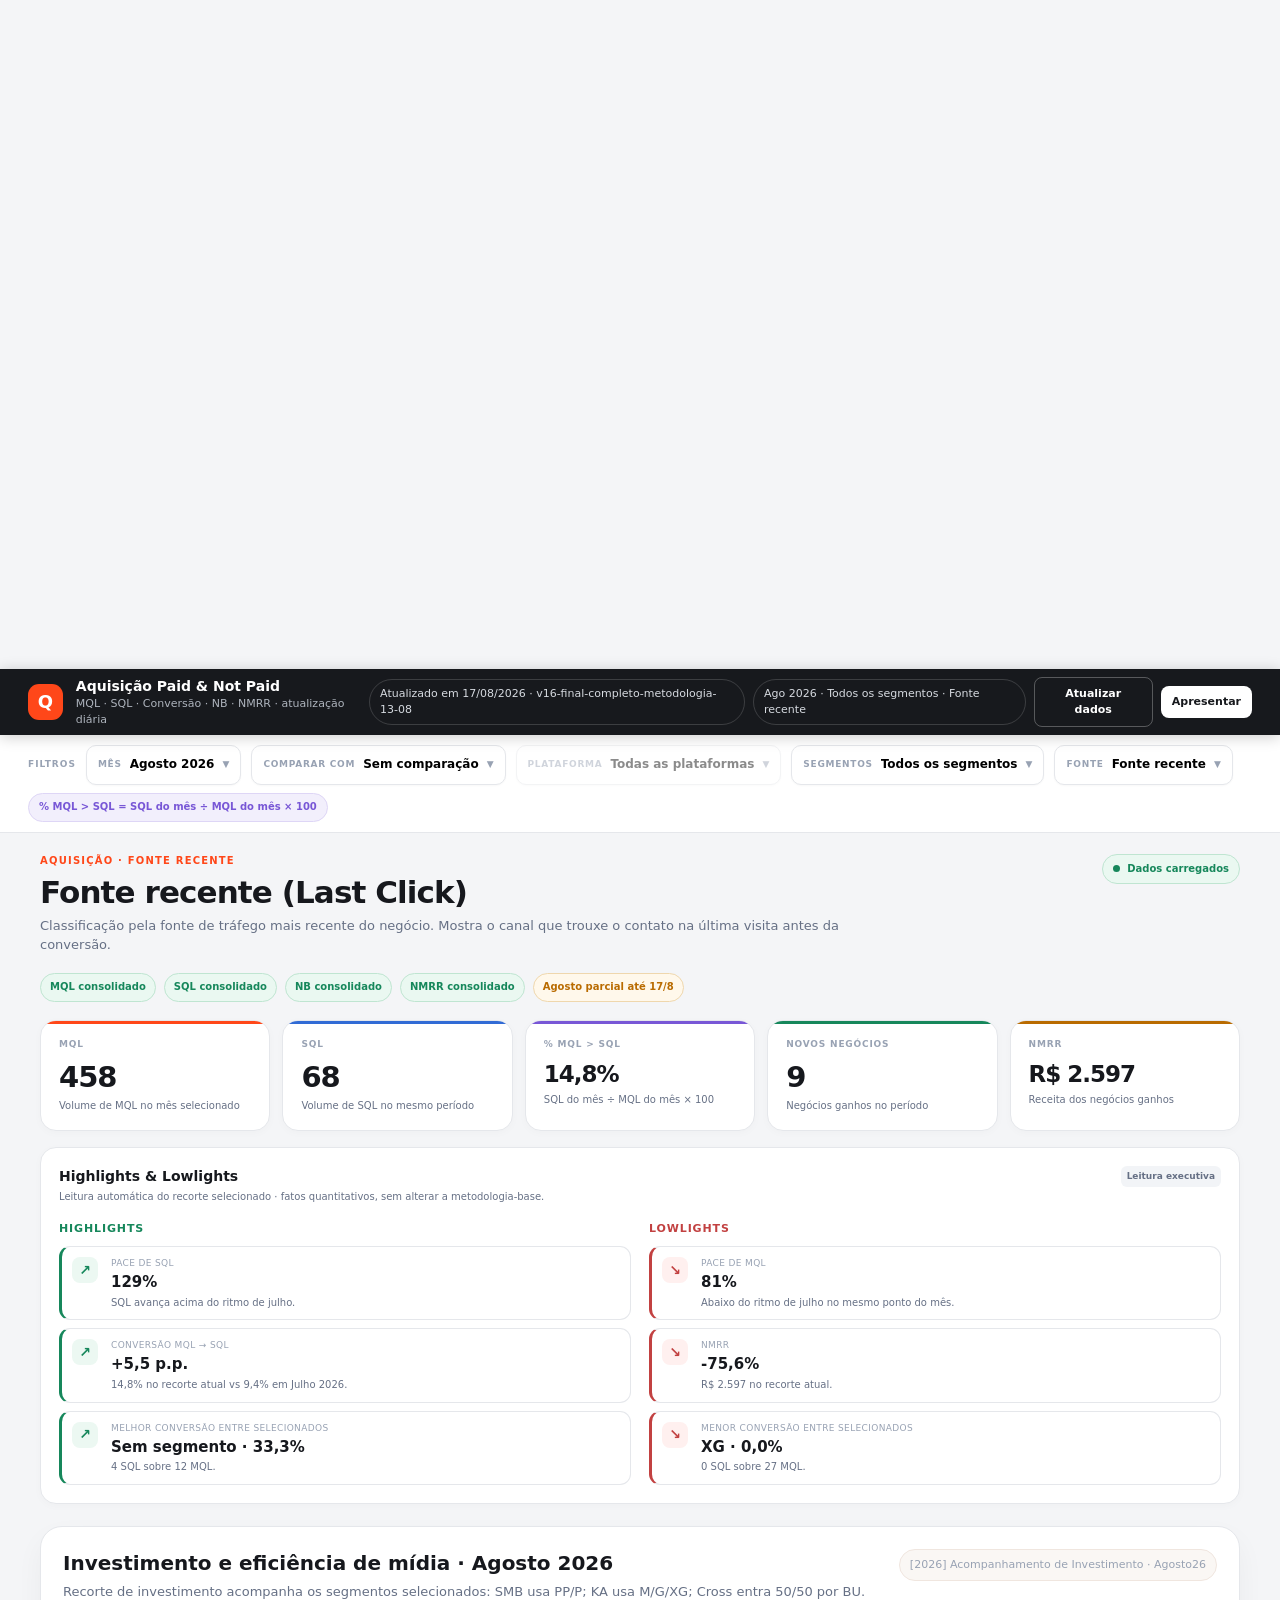
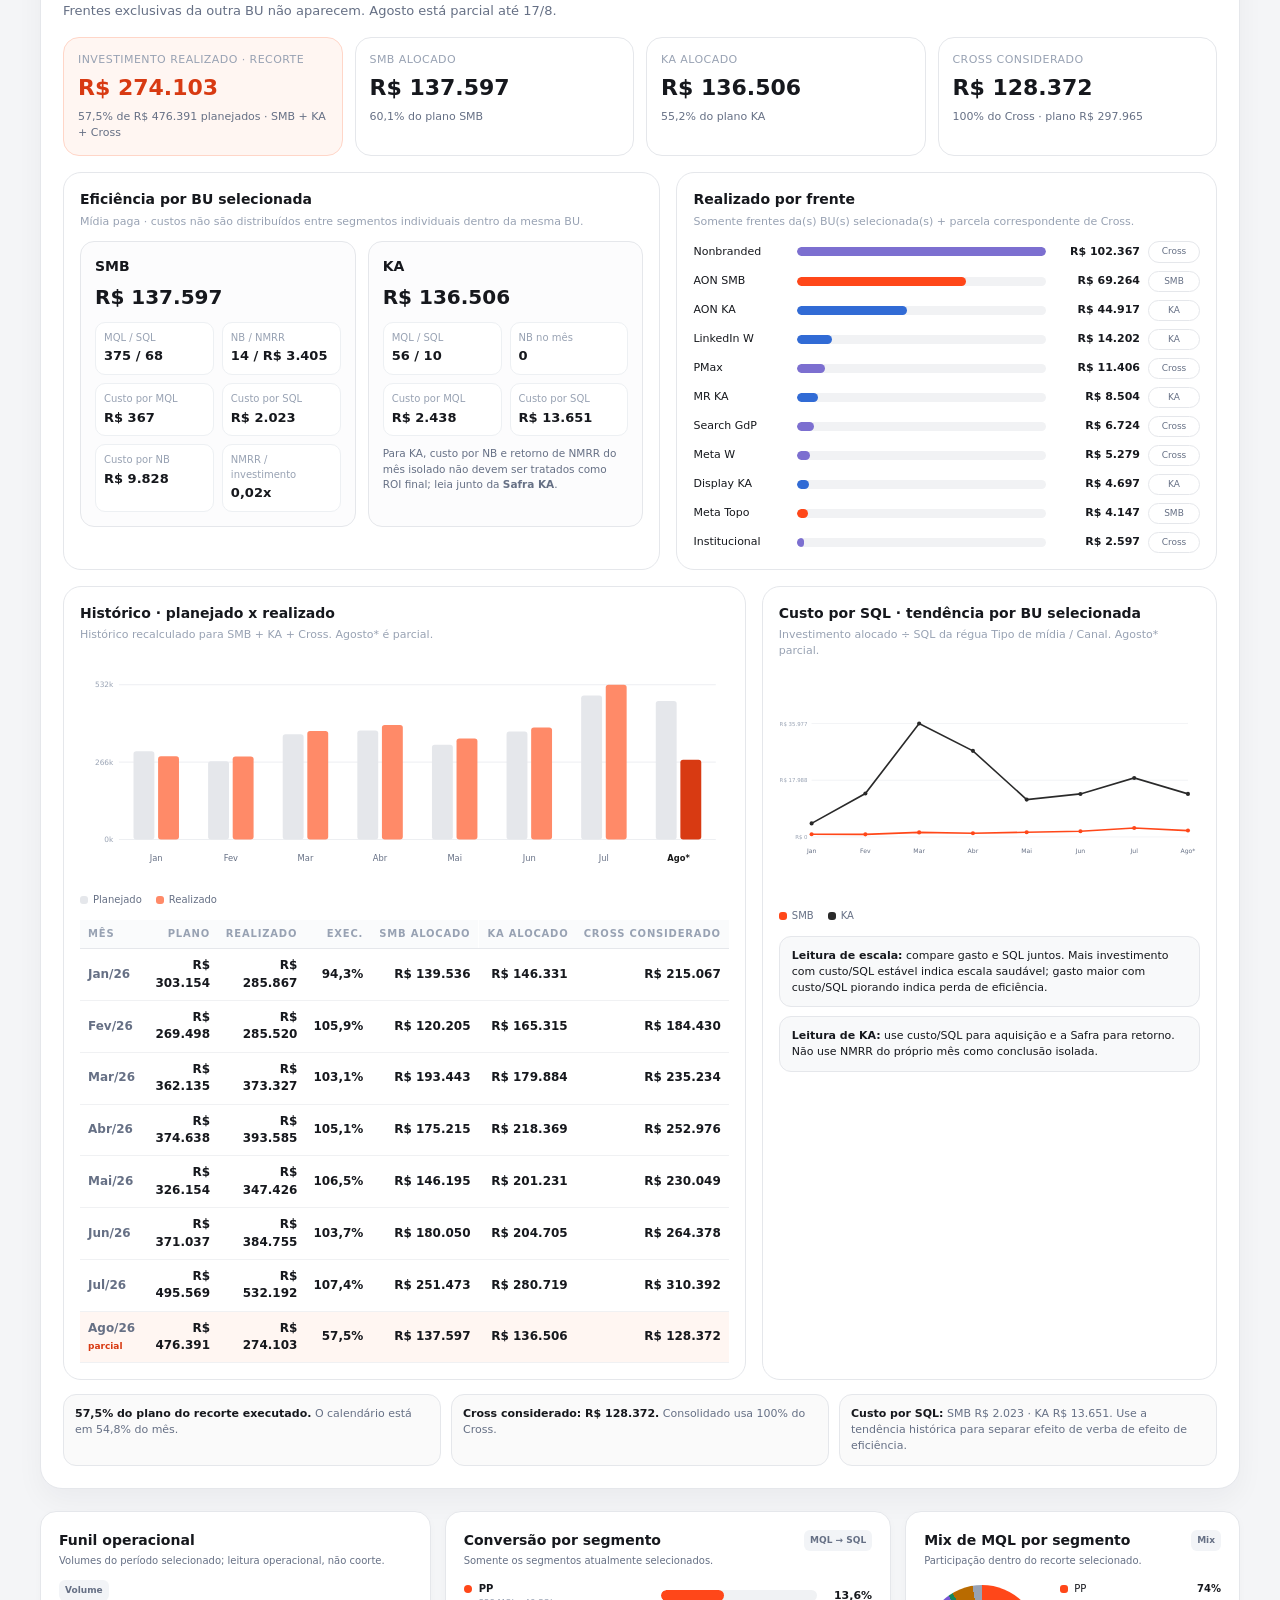
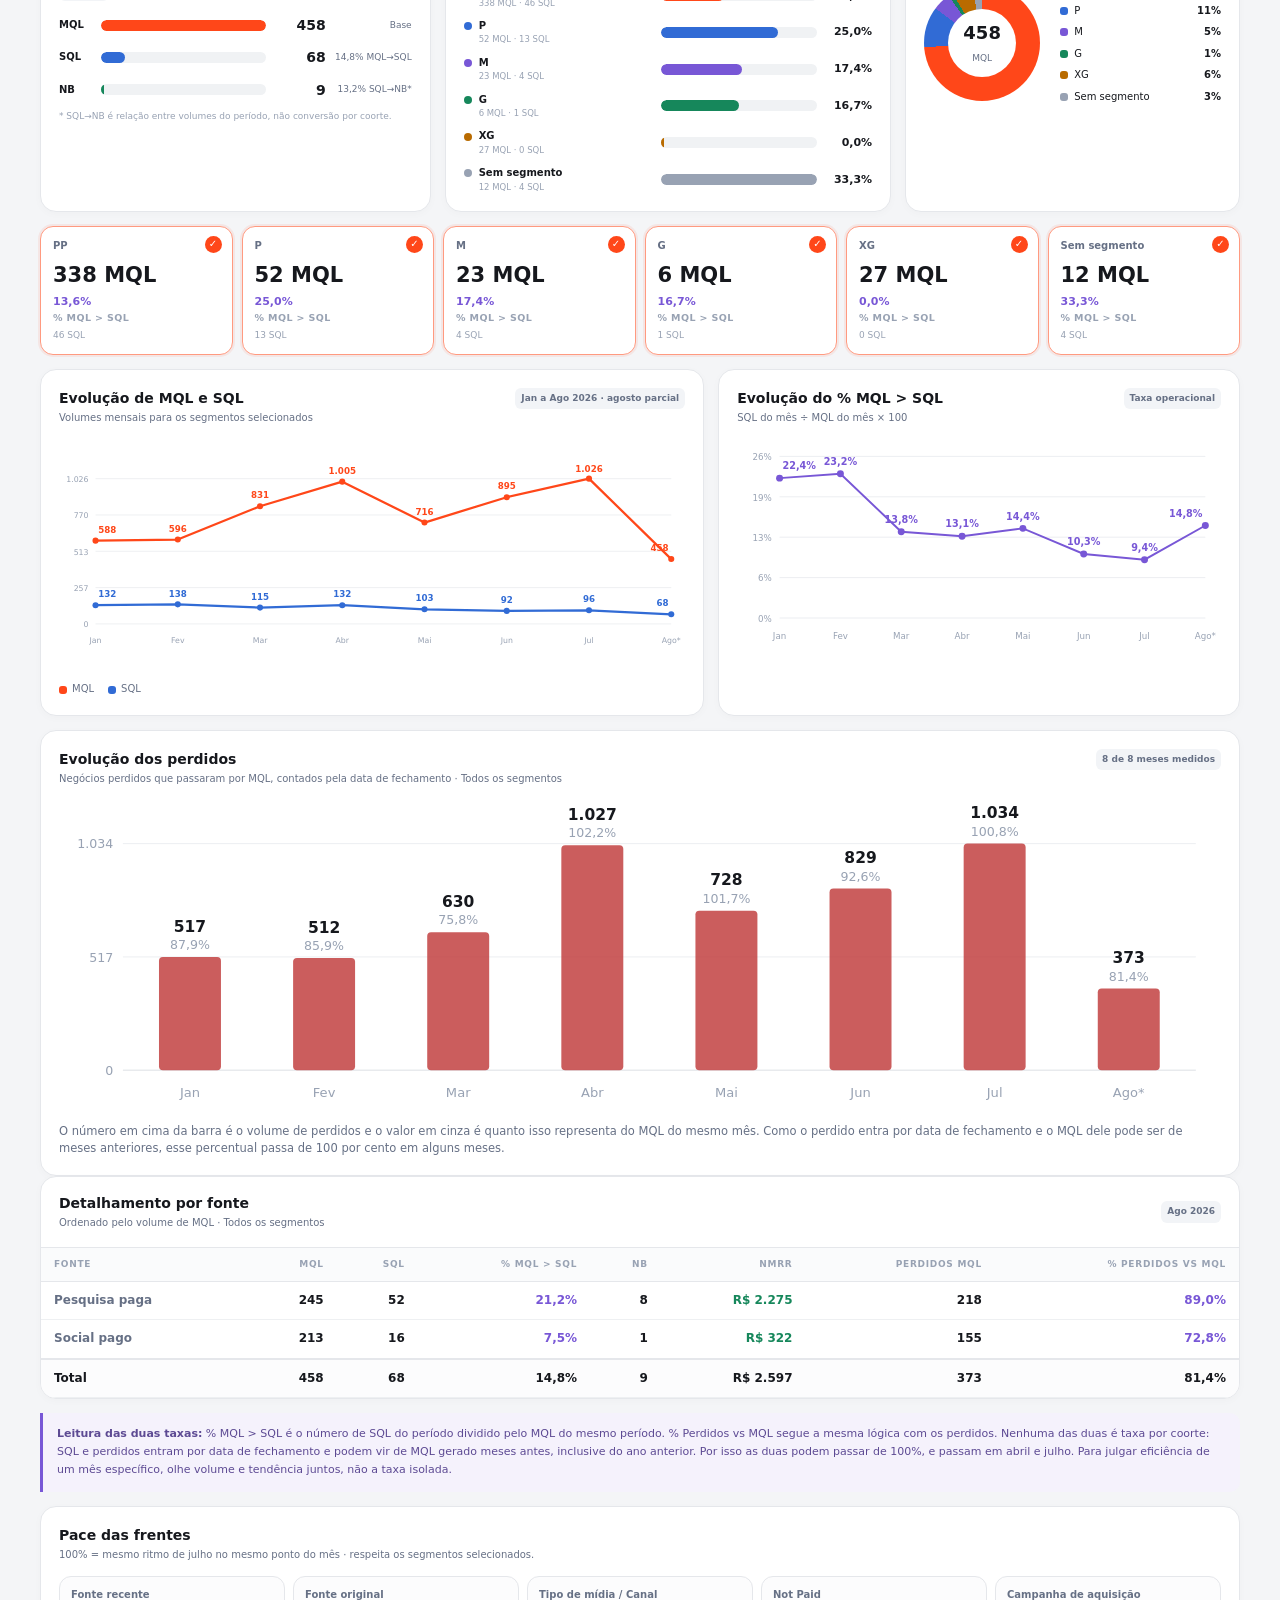
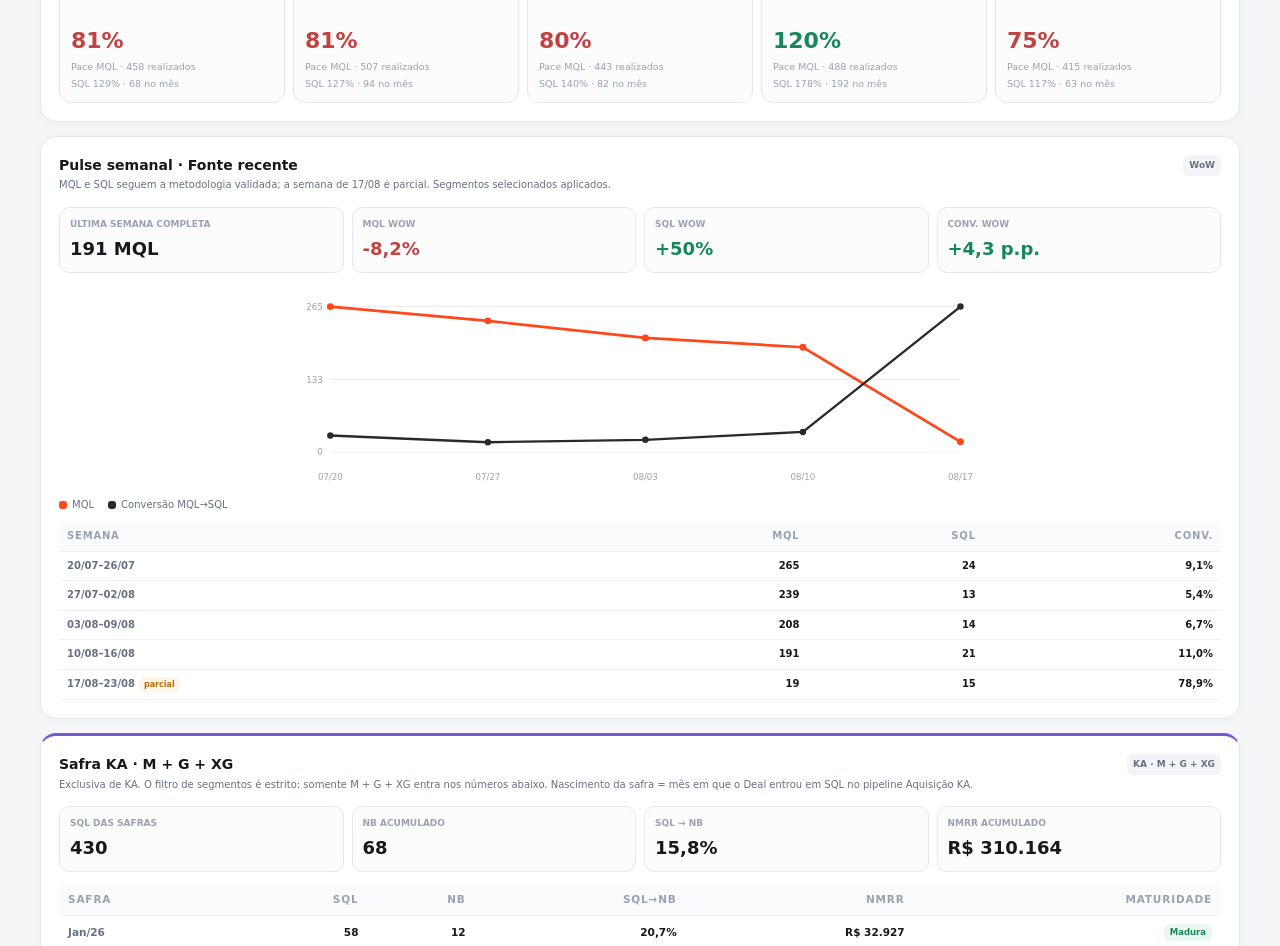
==== dashboard-atualizado.html @ bd31e7cd "Publica dashboard atualizado sem cache antigo" ====
<!doctype html>
<html lang="pt-BR">
<head>
<meta charset="utf-8">
<meta name="viewport" content="width=device-width,initial-scale=1">
<meta http-equiv="Cache-Control" content="no-cache, no-store, must-revalidate">
<meta http-equiv="Pragma" content="no-cache">
<meta http-equiv="Expires" content="0">
<title>Qive · Aquisição Paid & Not Paid</title>
<style>html,body{font-family:system-ui,-apple-system,"Segoe UI",sans-serif;margin:0;background:#f4f5f7;color:#17191d}#load{display:grid;place-items:center;min-height:100vh;text-align:center;padding:24px}#load b{display:block;margin-bottom:6px}</style>
</head>
<body>
<div id="load">Carregando dashboard…</div><!-- revision: traffic-mode-v2-20260818-0012 -->
<script>
(async()=>{
  try{
    const rev='traffic-mode-v2-20260818-0012';
    const files=[
      'assets/dashboard-v17-p1.b64',
      'assets/dashboard-v17-p2.b64',
      'assets/dashboard-v17-p3a.b64',
      'assets/dashboard-v17-p3b.b64',
      'assets/dashboard-v17-p3c.b64',
      'assets/dashboard-v17-p3d.b64'
    ];
    const parts=await Promise.all(files.map(async f=>{
      const r=await fetch(f+'?v='+rev,{cache:'no-store'});
      if(!r.ok) throw new Error(f+' '+r.status);
      return (await r.text()).trim();
    }));
    const patchFiles=[
      'assets/investment-realized-only-patch.js',
      'assets/budget-history-official-patch.js',
      'assets/notpaid-latest-source-patch.js',
      'assets/traffic-mode-filter-patch.js'
    ];
    const patches=[];
    for(const f of patchFiles){
      const r=await fetch(f+'?v='+rev,{cache:'no-store'});
      if(!r.ok) throw new Error(f+' '+r.status);
      patches.push(await r.text());
    }
    const b64=parts.join('');
    const raw=atob(b64);
    const bytes=new Uint8Array(raw.length);
    for(let i=0;i<raw.length;i++) bytes[i]=raw.charCodeAt(i);
    const stream=new Blob([bytes]).stream().pipeThrough(new DecompressionStream('gzip'));
    let html=await new Response(stream).text();
    html=html.replace('</body>','<script>'+patches.join('\n')+'<\/script></body>');
    document.open();
    document.write(html);
    document.close();
  }catch(e){
    document.getElementById('load').innerHTML='<div><b>Falha ao carregar o dashboard.</b><small>'+String(e)+'</small></div>';
  }
})();
</script>
</body>
</html>
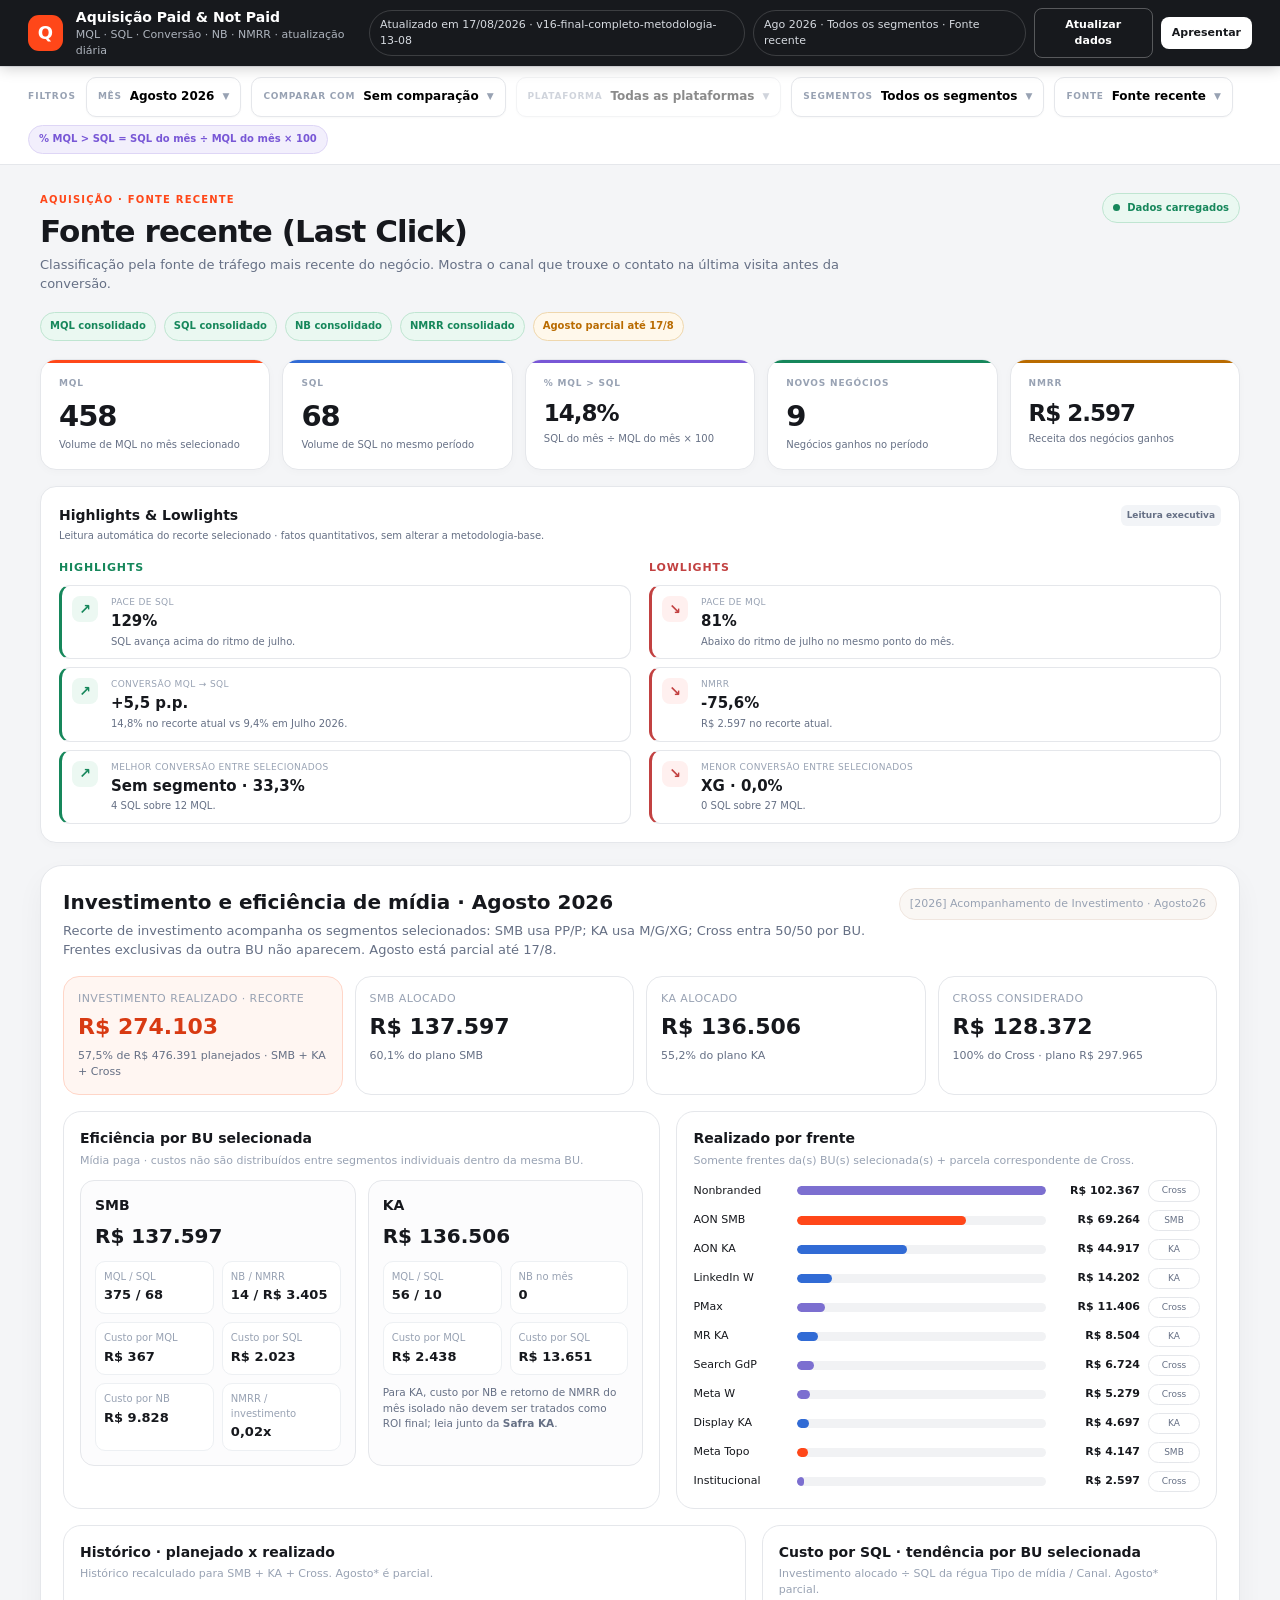
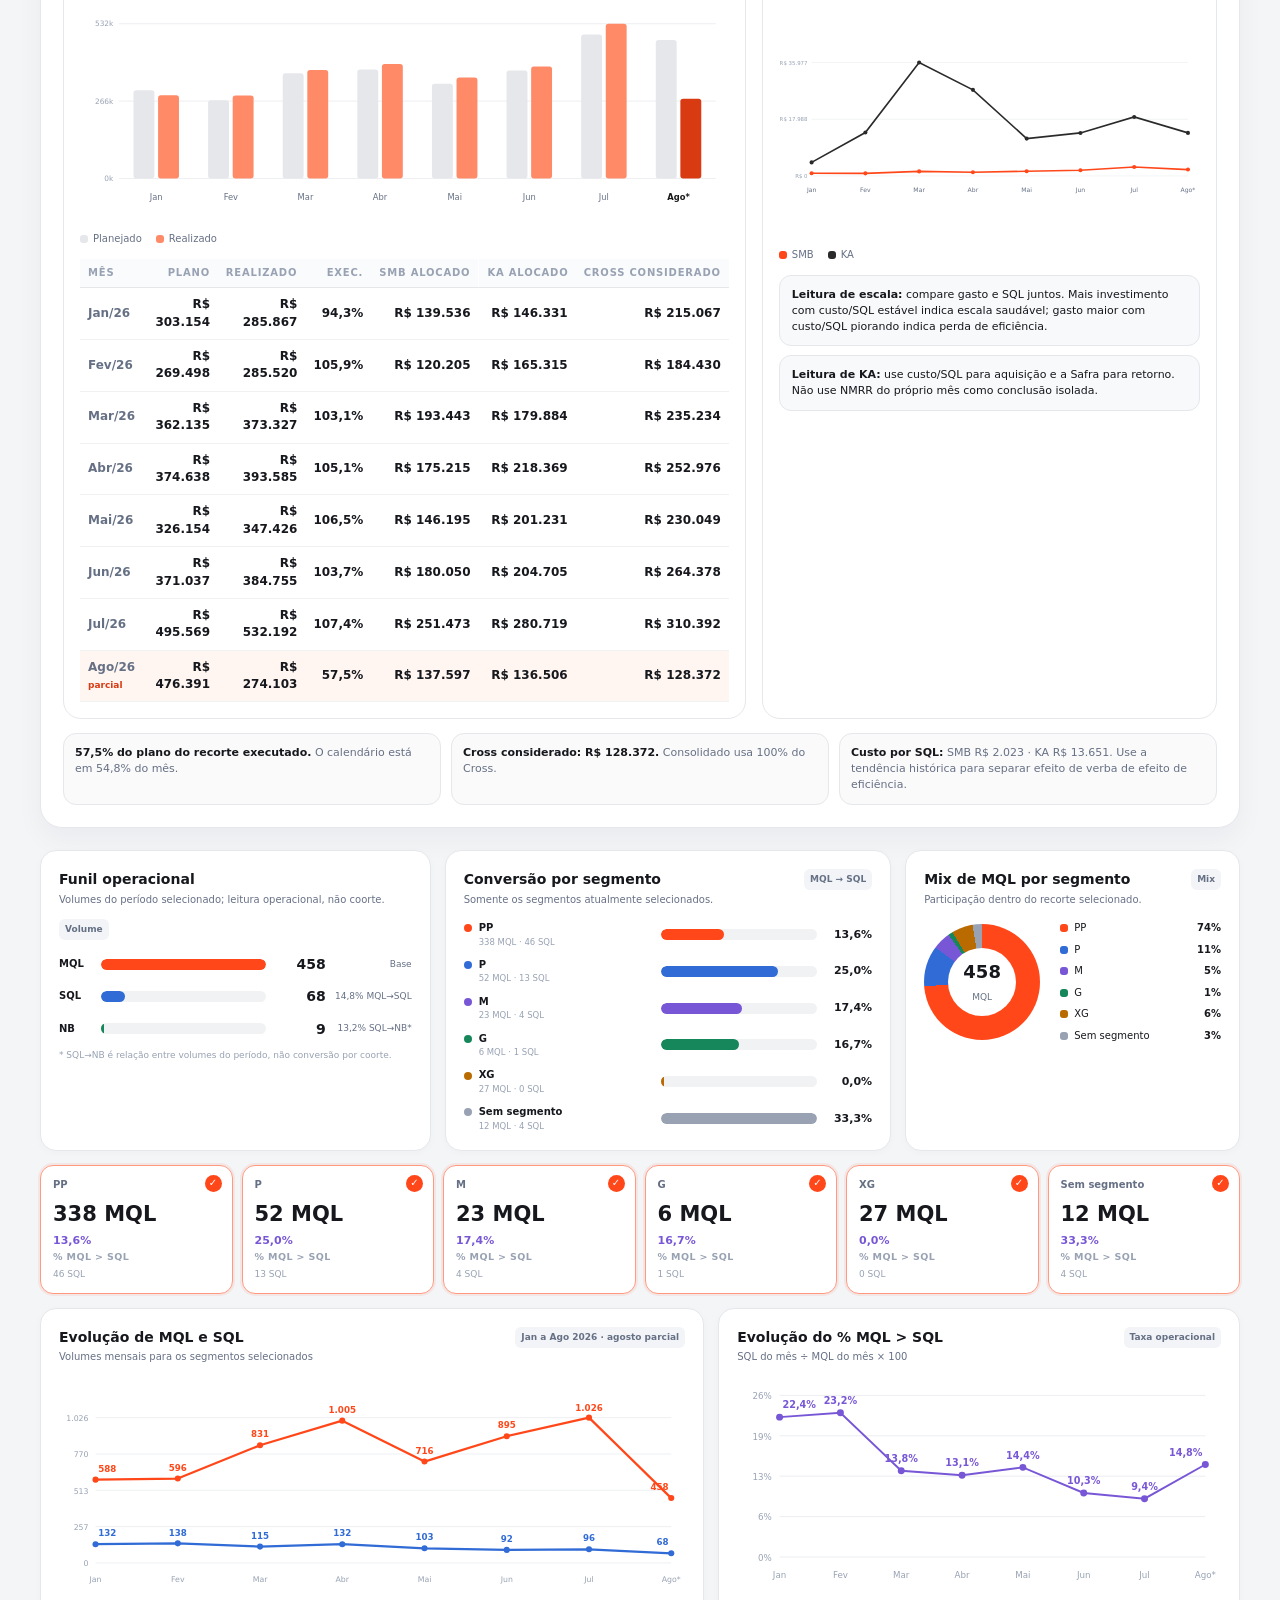
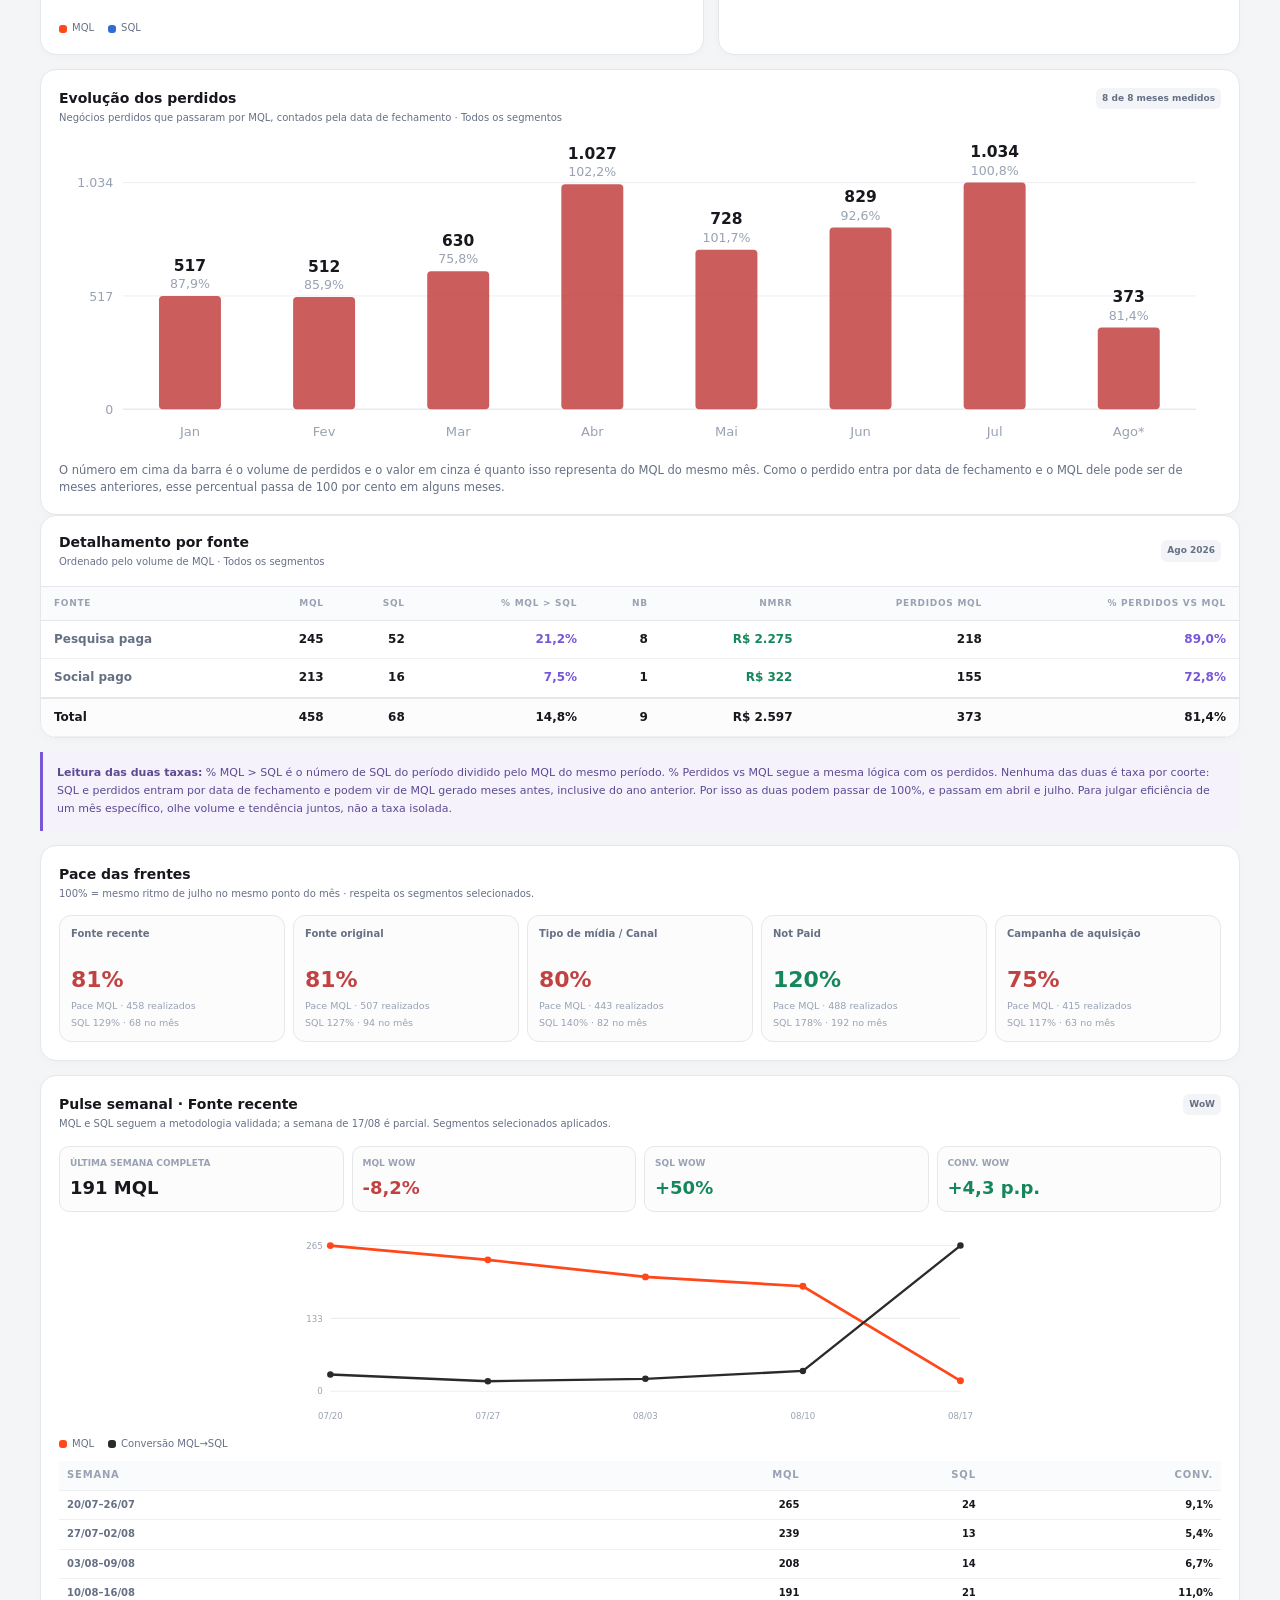
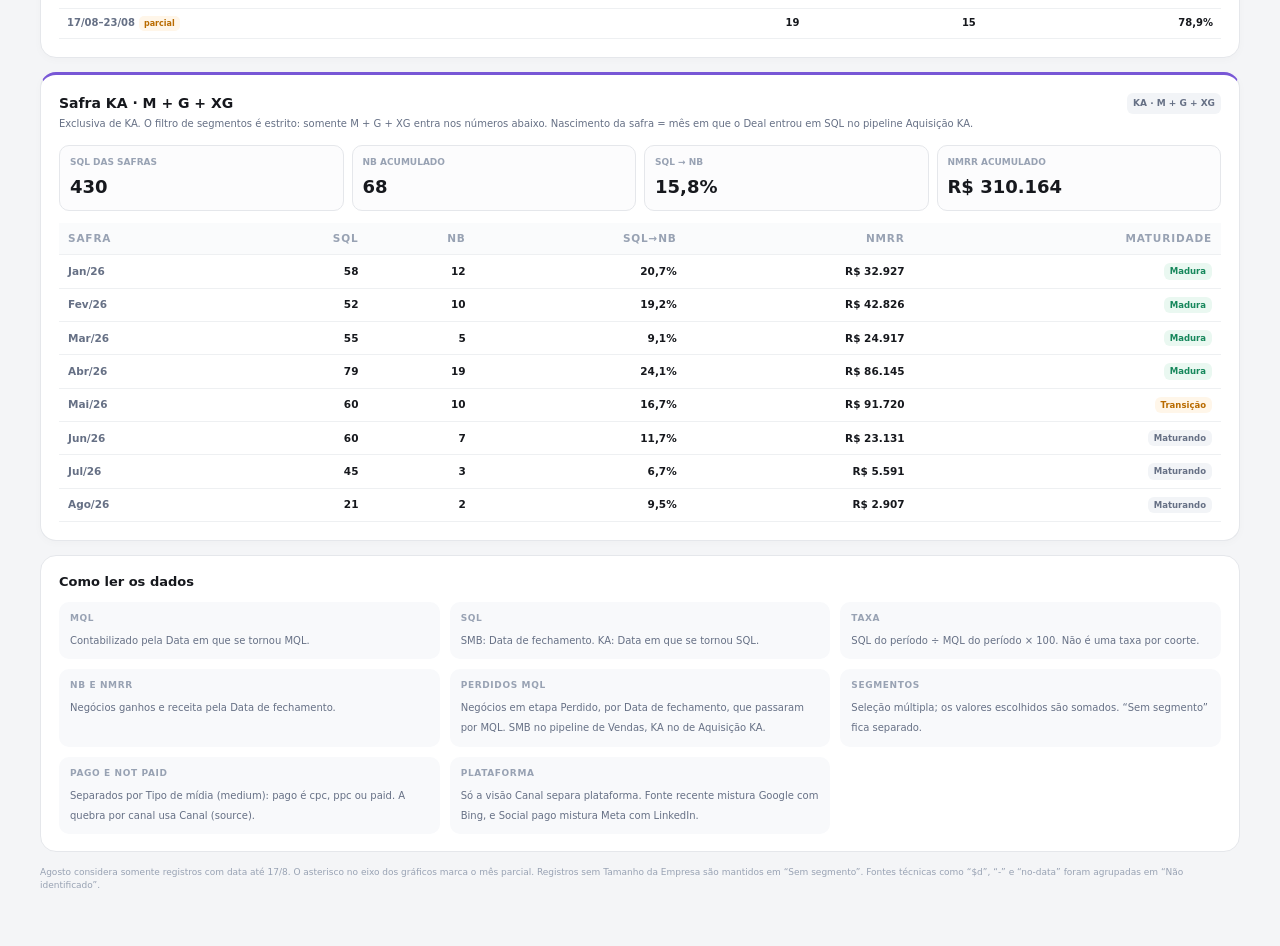
==== commit 67164ae1: "Redireciona dashboard atualizado para versão corrigida" ====
--- a/dashboard-atualizado.html
+++ b/dashboard-atualizado.html
@@ -1,59 +1 @@
-<!doctype html>
-<html lang="pt-BR">
-<head>
-<meta charset="utf-8">
-<meta name="viewport" content="width=device-width,initial-scale=1">
-<meta http-equiv="Cache-Control" content="no-cache, no-store, must-revalidate">
-<meta http-equiv="Pragma" content="no-cache">
-<meta http-equiv="Expires" content="0">
-<title>Qive · Aquisição Paid & Not Paid</title>
-<style>html,body{font-family:system-ui,-apple-system,"Segoe UI",sans-serif;margin:0;background:#f4f5f7;color:#17191d}#load{display:grid;place-items:center;min-height:100vh;text-align:center;padding:24px}#load b{display:block;margin-bottom:6px}</style>
-</head>
-<body>
-<div id="load">Carregando dashboard…</div><!-- revision: traffic-mode-v2-20260818-0012 -->
-<script>
-(async()=>{
-  try{
-    const rev='traffic-mode-v2-20260818-0012';
-    const files=[
-      'assets/dashboard-v17-p1.b64',
-      'assets/dashboard-v17-p2.b64',
-      'assets/dashboard-v17-p3a.b64',
-      'assets/dashboard-v17-p3b.b64',
-      'assets/dashboard-v17-p3c.b64',
-      'assets/dashboard-v17-p3d.b64'
-    ];
-    const parts=await Promise.all(files.map(async f=>{
-      const r=await fetch(f+'?v='+rev,{cache:'no-store'});
-      if(!r.ok) throw new Error(f+' '+r.status);
-      return (await r.text()).trim();
-    }));
-    const patchFiles=[
-      'assets/investment-realized-only-patch.js',
-      'assets/budget-history-official-patch.js',
-      'assets/notpaid-latest-source-patch.js',
-      'assets/traffic-mode-filter-patch.js'
-    ];
-    const patches=[];
-    for(const f of patchFiles){
-      const r=await fetch(f+'?v='+rev,{cache:'no-store'});
-      if(!r.ok) throw new Error(f+' '+r.status);
-      patches.push(await r.text());
-    }
-    const b64=parts.join('');
-    const raw=atob(b64);
-    const bytes=new Uint8Array(raw.length);
-    for(let i=0;i<raw.length;i++) bytes[i]=raw.charCodeAt(i);
-    const stream=new Blob([bytes]).stream().pipeThrough(new DecompressionStream('gzip'));
-    let html=await new Response(stream).text();
-    html=html.replace('</body>','<script>'+patches.join('\n')+'<\/script></body>');
-    document.open();
-    document.write(html);
-    document.close();
-  }catch(e){
-    document.getElementById('load').innerHTML='<div><b>Falha ao carregar o dashboard.</b><small>'+String(e)+'</small></div>';
-  }
-})();
-</script>
-</body>
-</html>
+<!doctype html><html lang="pt-BR"><head><meta charset="utf-8"><meta name="viewport" content="width=device-width,initial-scale=1"><meta http-equiv="Cache-Control" content="no-cache, no-store, must-revalidate"><meta http-equiv="Pragma" content="no-cache"><meta http-equiv="Expires" content="0"><meta http-equiv="refresh" content="0; url=dashboard-corrigido.html"><title>Atualizando dashboard…</title><script>location.replace('dashboard-corrigido.html');</script></head><body><a href="dashboard-corrigido.html">Abrir dashboard corrigido</a></body></html>
